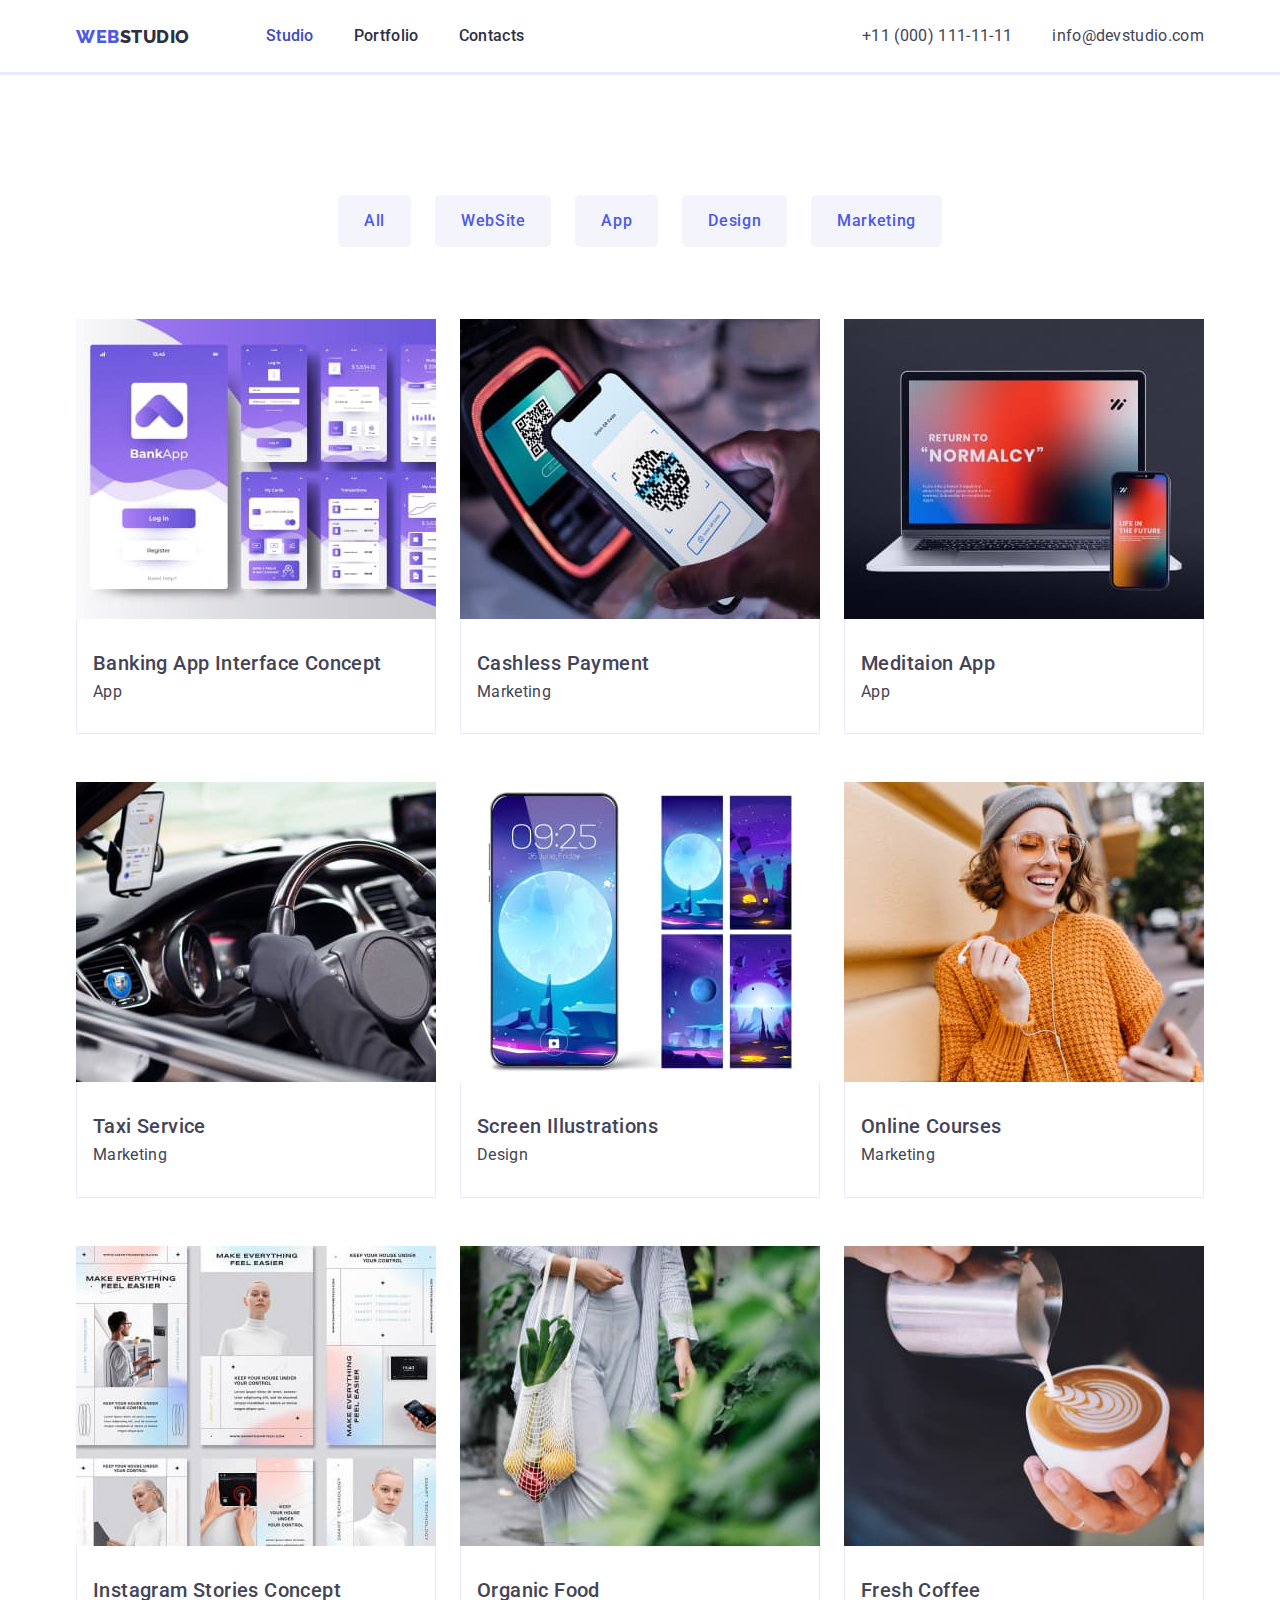
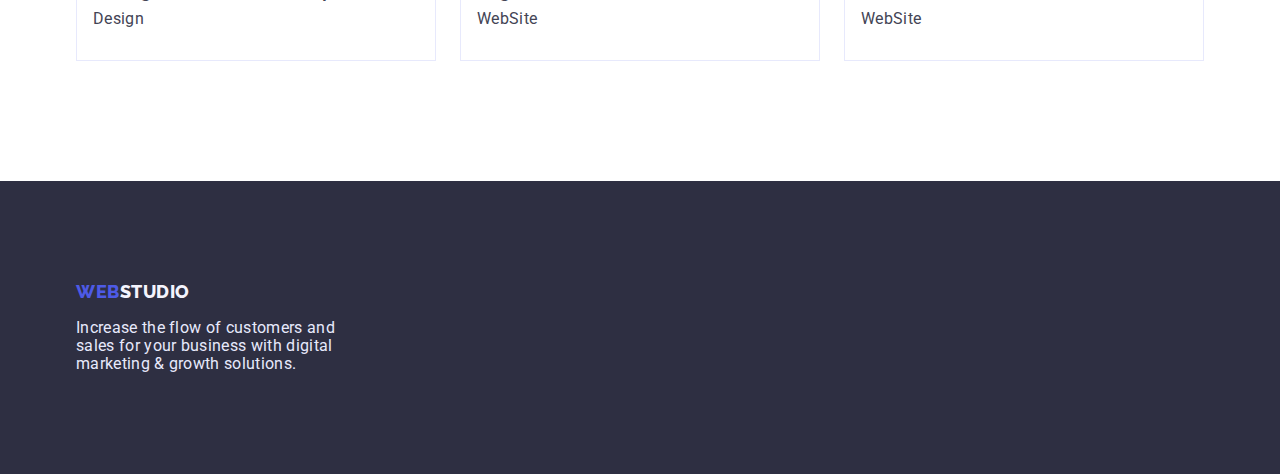
==== portfolio.html @ 26d2b22c "Initial commit" ====
<!DOCTYPE html>
<html lang="en">
  <head>
    <meta charset="UTF-8" />
    <meta http-equiv="X-UA-Compatible" content="IE=edge" />
    <meta name="viewport" content="width=device-width, initial-scale=1.0" />
    <title>Portfolio</title>
    <!-- Fonts -->
    <link rel="preconnect" href="https://fonts.googleapis.com" />
    <link rel="preconnect" href="https://fonts.gstatic.com" crossorigin />
    <link
      href="https://fonts.googleapis.com/css2?family=Raleway:wght@800&family=Roboto:wght@400;500;700;900&display=swap"
      rel="stylesheet"
    />
    <!-- styles -->
    <link
      rel="stylesheet"
      href="https://cdnjs.cloudflare.com/ajax/libs/modern-normalize/1.1.0/modern-normalize.min.css"
    />
    <link rel="stylesheet" href="./css/styles.css" />
  </head>
  <!-- Body -->
  <body>
    <!-- Header -->
    <header class="header">
      <div class="header-container container">
        <a class="logo" href="./index.html">WEB<span class="logo-dark">STUDIO</span></a>
        <nav class="navigation">
          <ul class="navigation-list">
            <li><a class="link current" href="./index.html">Studio</a></li>
            <li><a class="link" href="./portfolio.html">Portfolio</a></li>
            <li><a class="link" href="">Contacts</a></li>
          </ul>
        </nav>
        <ul class="contact-list">
          <li><a class="link contact-item" href="tel:+110001111111">+11 (000) 111-11-11</a></li>
          <li
            ><a class="link contact-item" href="mailto:info@devstudio.com"
              >info@devstudio.com</a
            ></li
          >
        </ul>
      </div>
    </header>
    <main>
      <!-- Filter -->
      <section class="section-buttons">
        <div class="container">
          <h1 class="visually-hidden">Filter</h1>
          <ul class="section-filter filter">
            <li><button class="secondary-btn" type="button">All</button></li>
            <li><button class="secondary-btn" type="button">WebSite</button></li>
            <li><button class="secondary-btn" type="button">App</button></li>
            <li><button class="secondary-btn" type="button">Design</button></li>
            <li><button class="secondary-btn" type="button">Marketing</button></li>
          </ul>
          <ul class="filter-list">
            <li class="filter-item">
              <img
                class="filter-img"
                src="./images/hw-2-img-1.jpg"
                alt="banking"
                width="360"
                height="300"
              />
              <div class="img-text">
                <h2 class="section-title-portfolio">Banking App Interface Concept</h2>
                <p>App</p>
              </div>
            </li>
            <li class="filter-item">
              <img
                class="filter-img"
                src="./images/hw-2-img-2.jpg"
                alt="payment"
                width="360"
                height="300"
              />
              <div class="img-text">
                <h2 class="section-title-portfolio">Cashless Payment</h2>
                <p>Marketing</p>
              </div>
            </li>
            <li class="filter-item">
              <img
                class="filter-img"
                src="./images/hw-2-img-3.jpg"
                alt="meditation app"
                width="360"
                height="300"
              />
              <div class="img-text">
                <h2 class="section-title-portfolio">Meditaion App</h2>
                <p>App</p>
              </div>
            </li>
            <li class="filter-item">
              <img
                class="filter-img"
                src="./images/hw-2-img-4.jpg"
                alt="taxi"
                width="360"
                height="300"
              />
              <div class="img-text">
                <h2 class="section-title-portfolio">Taxi Service</h2>
                <p>Marketing</p>
              </div>
            </li>
            <li class="filter-item">
              <img
                class="filter-img"
                src="./images/hw-2-img-5.jpg"
                alt="Illustrations"
                width="360"
                height="300"
              />
              <div class="img-text">
                <h2 class="section-title-portfolio">Screen Illustrations</h2>
                <p>Design</p>
              </div>
            </li>
            <li class="filter-item">
              <img
                class="filter-img"
                src="./images/hw-2-img-6.jpg"
                alt="Courses"
                width="360"
                height="300"
              />
              <div class="img-text">
                <h2 class="section-title-portfolio">Online Courses</h2>
                <p>Marketing</p>
              </div>
            </li>
            <li class="filter-item">
              <img
                class="filter-img"
                src="./images/hw-2-img-7.jpg"
                alt="Instagram"
                width="360"
                height="300"
              />
              <div class="img-text">
                <h2 class="section-title-portfolio">Instagram Stories Concept</h2>
                <p>Design</p>
              </div>
            </li>
            <li class="filter-item">
              <img
                class="filter-img"
                src="./images/hw-2-img-8.jpg"
                alt="Organic food"
                width="360"
                height="300"
              />
              <div class="img-text">
                <h2 class="section-title-portfolio">Organic Food</h2>
                <p>WebSite</p>
              </div>
            </li>
            <li class="filter-item">
              <img
                class="filter-img"
                src="./images/hw-2-img-9.jpg"
                alt="Cofee"
                width="360"
                height="300"
              />
              <div class="img-text">
                <h2 class="section-title-portfolio">Fresh Coffee</h2>
                <p>WebSite</p>
              </div>
            </li>
          </ul>
        </div>
      </section>
    </main>
    <!-- Footer -->
    <footer class="footer">
      <div class="container">
        <a class="logo" href="./index.html">WEB<span class="logo-light">STUDIO</span></a>
        <p class="footer-text">
          Increase the flow of customers and sales for your business with digital marketing & growth
          solutions.
        </p>
      </div>
    </footer>
  </body>
</html>
---- css/styles.css ----
/* Colors */
:root {
  --primary-brand: #4d5ae5;
  --pressed-state: #404bbf;
  --dark: #2e2f42;
  --succsess: #31d0aa;
  --text: #434455;
  --subtle-text: #8e8f99;
  --accent: #e7e9fc;
  --light: #f4f4fd;
  --modal-everlay: rgba(46, 47, 66, 0.4);
  --hero-background: rgba(46, 47, 66, 0.7);
  --background-white: #ffffff;

  /* Others */

  --indent: 24px;
  --cards: 3;
  --cardshadow: 0px 2px 1px -1px rgba(0, 0, 0, 0.2), 0px 1px 1px 0px rgba(0, 0, 0, 0.14),
    0px 1px 3px 0px rgba(0, 0, 0, 0.12);
}

/* Body */
body {
  font-family: 'Roboto', 'sans-serif';
  color: var(--text);
  background-color: var(--background-white);
  letter-spacing: 0.02em;
}

/* Reset Start */
h1,
h2,
h3,
h4,
h5,
h6,
p {
  margin: 0;
}

ul {
  margin: 0;
  padding: 0;
  list-style: none;
}

img {
  display: block;
  max-width: 100%;
  height: auto;
}

.visually-hidden {
  position: absolute;
  margin: -1px;
  border: 0;
  padding: 0;
  white-space: nowrap;
  height: 1px;
  clip-path: inset(100%);
  clip: rect(0 0 0 0);
  width: 1px;
  overflow: hidden;
}
/* reset end */

/* container */
.container {
  max-width: 1158px;
  padding-left: 15px;
  padding-right: 15px;
  margin: 0 auto;
}

/* Current color */
.navigation-list .link.current {
  color: var(--pressed-state);
}

/* logo */
.logo {
  color: var(--primary-brand);
  font-family: 'Raleway';
  font-size: 18px;
  font-weight: 800;
  line-height: calc(21 / 18);
  letter-spacing: 0.03em;
  text-decoration: none;
  margin-right: 76px;
}
.logo-dark {
  color: var(--dark);
  font-family: 'Raleway';
  font-size: 18px;
  font-weight: 800;
  line-height: calc(21 / 18);
  letter-spacing: 0.03em;
  text-decoration: none;
}

.logo-light {
  color: var(--light);
  font-family: 'Raleway';
  font-size: 18px;
  font-weight: 800;
  line-height: calc(21 / 18);
  letter-spacing: 0.03em;
  text-decoration: none;
}
/* Navigation */
.link {
  display: block;
  padding-top: 24px;
  padding-bottom: 24px;
  color: var(--dark);
  font-weight: 500;
  line-height: calc(24 / 16);
  text-decoration: none;
  letter-spacing: 0.02em;
}

.link:hover,
.link:focus {
  color: var(--primary-brand);
}
.navigation-list {
  list-style: none;
}
/* Contacs */
.contact-item {
  color: var(--text);
  font-weight: 400;
  line-height: calc(24 / 16);
  letter-spacing: 0.02em;
}

.contact-list {
  list-style: none;
}
/* Hero section */
.hero-section {
  background-color: var(--dark);
}
.hero-container {
  padding-top: 188px;
  padding-bottom: 188px;
  margin: auto;
}

.hero-title {
  width: 494px;
  color: var(--background-white);
  font-size: 56px;
  line-height: calc(60 / 56);
  margin-left: auto;
  margin-right: auto;
  text-align: center;
  margin-bottom: 48px;
}
/* Button */

.primary-btn {
  font-family: inherit;
  color: var(--background-white);
  background-color: var(--primary-brand);
  font-size: 16px;
  font-weight: 500;
  line-height: calc(24 / 16);
  letter-spacing: 0.04em;
  cursor: pointer;
  padding: 16px 32px;
}

.primary-btn {
  display: block;
  align-items: center;
  margin-left: auto;
  margin-right: auto;
  border-radius: 4px;
  border: transparent;
  /* outline: 2px solid red;
  outline-offset: -2px; */
}

.primary-btn:hover,
.primary-btn:focus {
  background-color: var(--pressed-state);
}
/* Features */

.undertitle {
  color: var(--dark);
  font-size: 20px;
  font-weight: 500;
  line-height: calc(24 / 20);
  letter-spacing: 0.02em;
}
/* What are we doing */
.section-title {
  color: var(--dark);
  font-size: 36px;
  line-height: calc(40 / 36);
  letter-spacing: 0.02em;
  margin-bottom: 72px;
  text-align: center;
}

/* Our team */

.section-team {
  background-color: var(--light);
}

.section-card {
  background-color: var(--background-white);
  box-shadow: var(--cardshadow);
  border-radius: 0px 0px 4px 4px;
  border-top: none;
}
/* Footer */

.footer {
  color: var(--accent);
  background-color: var(--dark);
}

/* Portfolio */

/* Filter */

.secondary-btn {
  font-family: inherit;
  color: var(--primary-brand);
  background-color: var(--light);
  font-size: 16px;
  font-weight: 500;
  line-height: calc(24 / 16);
  letter-spacing: 0.04em;
  cursor: pointer;
  padding: 12px 24px;
}

.secondary-btn:hover,
.secondary-btn:focus {
  background-color: var(--pressed-state);
  color: var(--background-white);
}
.secondary-btn {
  border: 2px solid transparent;
  border-radius: 5px;
}

.section-filter {
  list-style: none;
}

.section-title-portfolio {
  font-weight: 500;
  font-size: 20px;
  line-height: calc(24 / 20);
  letter-spacing: 0.02em;
  margin-bottom: 8px;
}

/* FLEX */
.header-container {
  display: flex;
  align-items: center;
}

.header {
  /* padding-top: 24px;
  padding-bottom: 24px; */
  border-bottom: 3px solid var(--accent);
}

.navigation-list {
  display: flex;
  gap: 40px;
}

.contact-list {
  display: flex;
  gap: 40px;
  margin-left: auto;
}

.section {
  padding-top: 120px;
  padding-bottom: 120px;
}

.undertitle {
  margin-bottom: 8px;
}

.section-list {
  display: flex;
  gap: 24px;
}

.section-list > .item {
  flex-basis: calc(100% / 4);
}

.work-list {
  display: flex;
  align-items: center;
  gap: 24px;
}

.card-list {
  display: flex;
  align-items: center;
  gap: 24px;
  /* outline: 2px solid red;
  outline-offset: -2px; */
}

.section-work {
  padding-bottom: 120px;
  /* outline: 2px solid red;
  outline-offset: -2px; */
}

.section-team {
  padding-top: 120px;
  padding-bottom: 120px;
  /* outline: 2px solid red;
  outline-offset: -2px; */
}

.card-description {
  padding: 32px 16px;
  text-align: center;
  /* box-shadow: var(--cardshadow);
  border-radius: 0px 0px 4px 4px; */
}

.footer {
  padding-top: 100px;
  padding-bottom: 100px;
}

.footer-text {
  max-width: 264px;
  margin-top: 16px;
}

/* Portfolio */

.section-filter {
  display: flex;
  justify-content: center;
  gap: 24px;
  /* outline: 2px solid red;
  outline-offset: -2px; */
}

.img-text {
  padding-top: 32px;
  padding-bottom: 32px;
  padding-left: 16px;
  padding-right: auto;
  border: 1px solid var(--accent);
  border-top: none;
}

.section-buttons {
  padding-bottom: 120px;
  padding-top: 120px;
}

.filter-list {
  display: flex;
  flex-wrap: wrap;
  padding: 0;
  margin: 0;
  margin-left: -24px;
  margin-top: 24px;
  /* outline: 2px solid red;
  outline-offset: -2px; */
}
.filter-list > .filter-item {
  flex-basis: calc(100% / 3 - 24px);
  margin-left: 24px;
  margin-top: 48px;
  /* box-shadow: var(--cardshadow); */
  /* border: 1px solid var(--accent);
  border-top: none; */
}
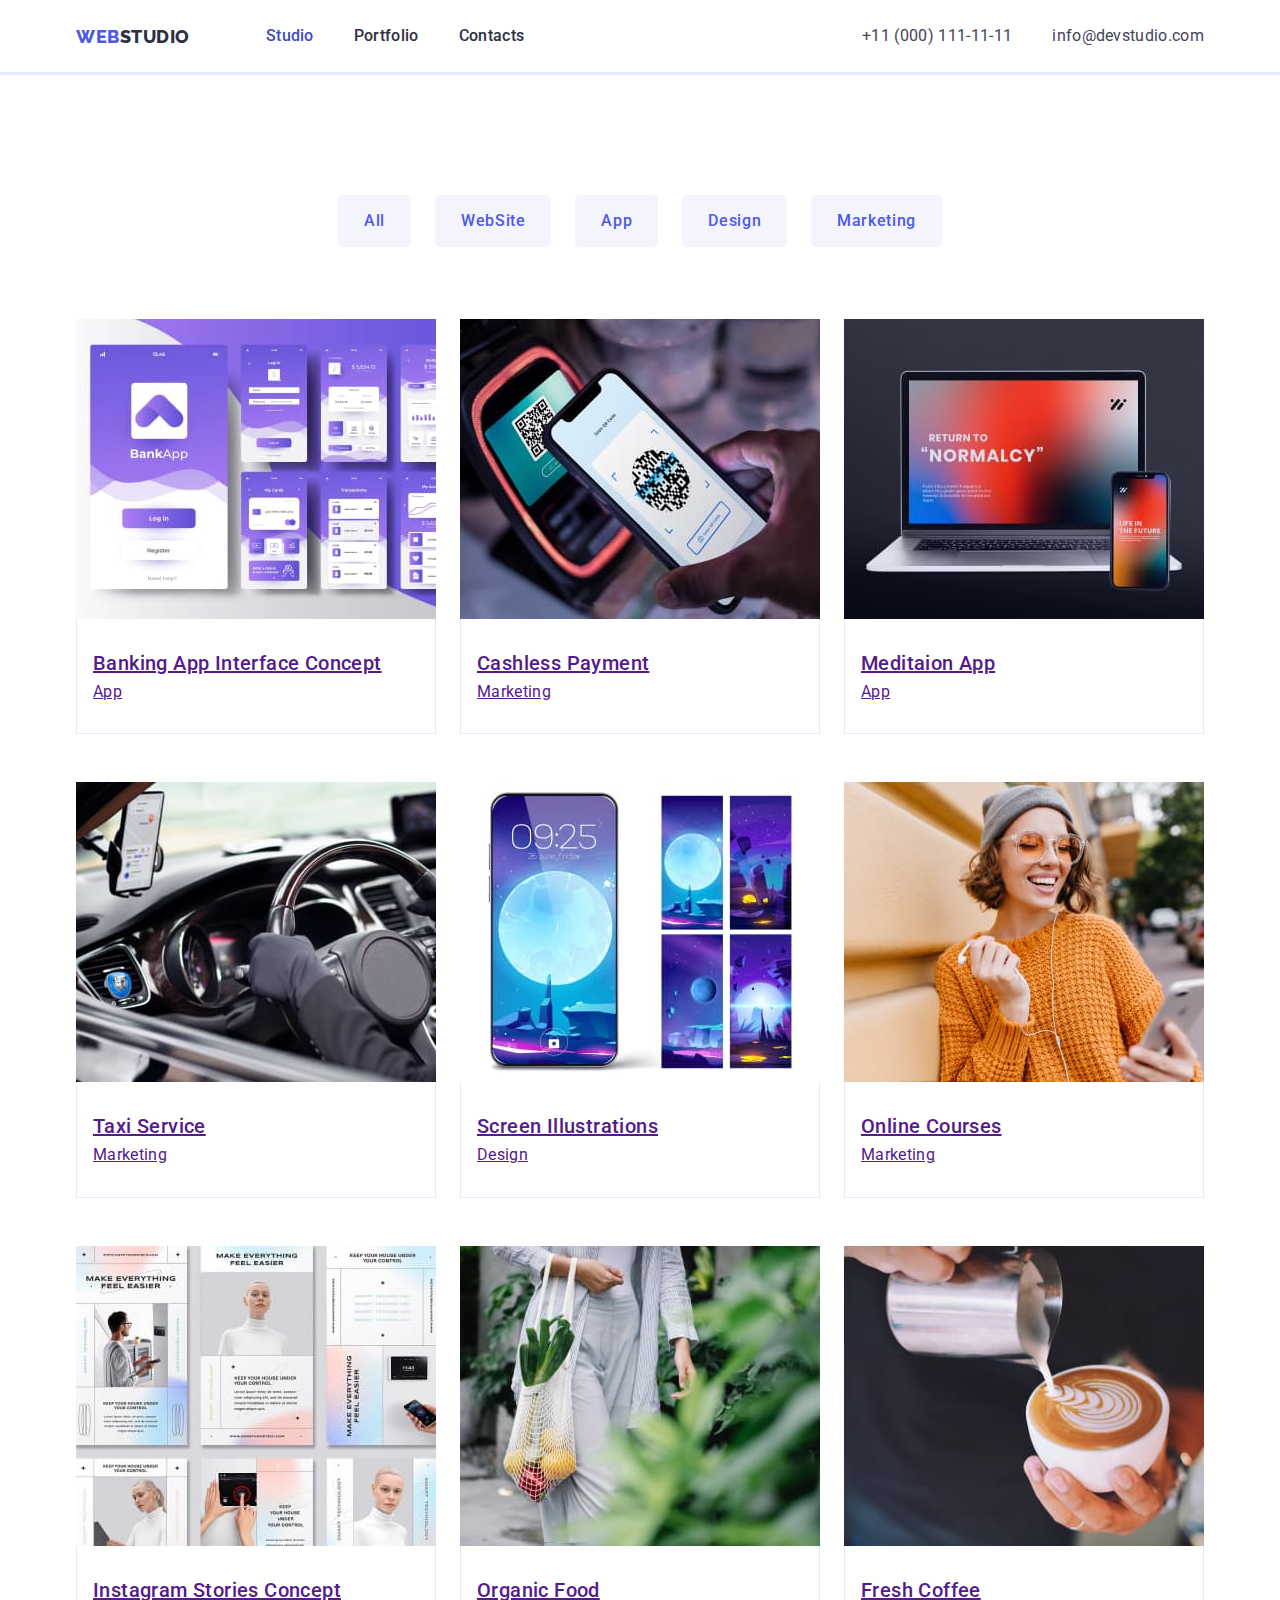
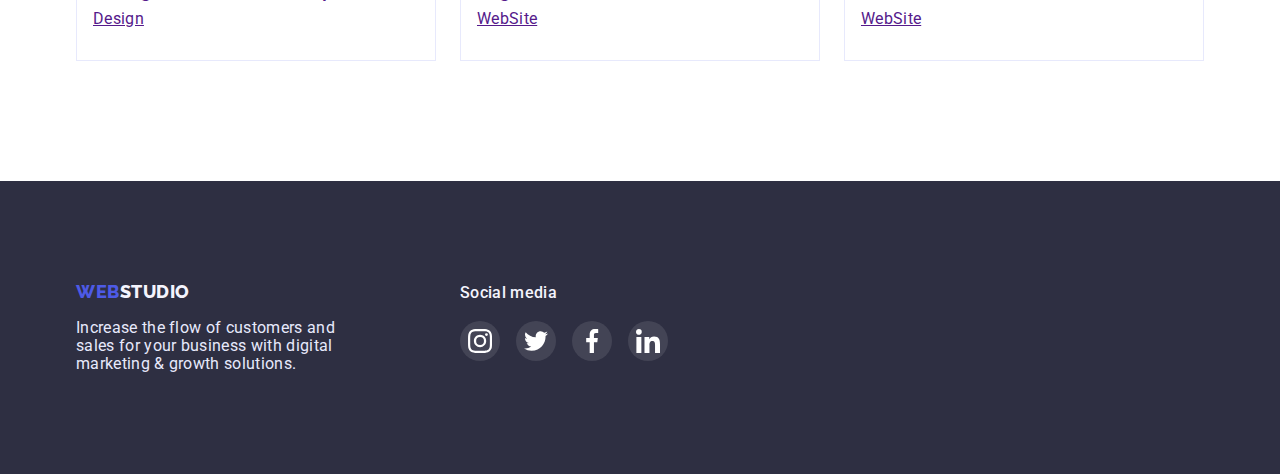
==== commit c38908e2: "added icons" ====
--- a/portfolio.html
+++ b/portfolio.html
@@ -27,7 +27,7 @@
         <a class="logo" href="./index.html">WEB<span class="logo-dark">STUDIO</span></a>
         <nav class="navigation">
           <ul class="navigation-list">
-            <li><a class="link current" href="./index.html">Studio</a></li>
+            <li><a class="link portfolio-link current" href="./index.html">Studio</a></li>
             <li><a class="link" href="./portfolio.html">Portfolio</a></li>
             <li><a class="link" href="">Contacts</a></li>
           </ul>
@@ -56,121 +56,139 @@
           </ul>
           <ul class="filter-list">
             <li class="filter-item">
-              <img
-                class="filter-img"
-                src="./images/hw-2-img-1.jpg"
-                alt="banking"
-                width="360"
-                height="300"
-              />
-              <div class="img-text">
-                <h2 class="section-title-portfolio">Banking App Interface Concept</h2>
-                <p>App</p>
-              </div>
-            </li>
-            <li class="filter-item">
-              <img
-                class="filter-img"
-                src="./images/hw-2-img-2.jpg"
-                alt="payment"
-                width="360"
-                height="300"
-              />
-              <div class="img-text">
-                <h2 class="section-title-portfolio">Cashless Payment</h2>
-                <p>Marketing</p>
-              </div>
-            </li>
-            <li class="filter-item">
-              <img
-                class="filter-img"
-                src="./images/hw-2-img-3.jpg"
-                alt="meditation app"
-                width="360"
-                height="300"
-              />
-              <div class="img-text">
-                <h2 class="section-title-portfolio">Meditaion App</h2>
-                <p>App</p>
-              </div>
-            </li>
-            <li class="filter-item">
-              <img
-                class="filter-img"
-                src="./images/hw-2-img-4.jpg"
-                alt="taxi"
-                width="360"
-                height="300"
-              />
-              <div class="img-text">
-                <h2 class="section-title-portfolio">Taxi Service</h2>
-                <p>Marketing</p>
-              </div>
-            </li>
-            <li class="filter-item">
-              <img
-                class="filter-img"
-                src="./images/hw-2-img-5.jpg"
-                alt="Illustrations"
-                width="360"
-                height="300"
-              />
-              <div class="img-text">
-                <h2 class="section-title-portfolio">Screen Illustrations</h2>
-                <p>Design</p>
-              </div>
-            </li>
-            <li class="filter-item">
-              <img
-                class="filter-img"
-                src="./images/hw-2-img-6.jpg"
-                alt="Courses"
-                width="360"
-                height="300"
-              />
-              <div class="img-text">
-                <h2 class="section-title-portfolio">Online Courses</h2>
-                <p>Marketing</p>
-              </div>
-            </li>
-            <li class="filter-item">
-              <img
-                class="filter-img"
-                src="./images/hw-2-img-7.jpg"
-                alt="Instagram"
-                width="360"
-                height="300"
-              />
-              <div class="img-text">
-                <h2 class="section-title-portfolio">Instagram Stories Concept</h2>
-                <p>Design</p>
-              </div>
-            </li>
-            <li class="filter-item">
-              <img
-                class="filter-img"
-                src="./images/hw-2-img-8.jpg"
-                alt="Organic food"
-                width="360"
-                height="300"
-              />
-              <div class="img-text">
-                <h2 class="section-title-portfolio">Organic Food</h2>
-                <p>WebSite</p>
-              </div>
-            </li>
-            <li class="filter-item">
-              <img
-                class="filter-img"
-                src="./images/hw-2-img-9.jpg"
-                alt="Cofee"
-                width="360"
-                height="300"
-              />
-              <div class="img-text">
-                <h2 class="section-title-portfolio">Fresh Coffee</h2>
-                <p>WebSite</p>
-              </div>
+              <a class="filter-link" href="">
+                <img
+                  class="filter-img"
+                  src="./images/hw-2-img-1.jpg"
+                  alt="banking"
+                  width="360"
+                  height="300"
+                />
+                <div class="img-text">
+                  <h2 class="section-title-portfolio">Banking App Interface Concept</h2>
+                  <p>App</p>
+                </div>
+              </a>
+            </li>
+            <li class="filter-item">
+              <a class="filter-link" href="">
+                <img
+                  class="filter-img"
+                  src="./images/hw-2-img-2.jpg"
+                  alt="payment"
+                  width="360"
+                  height="300"
+                />
+                <div class="img-text">
+                  <h2 class="section-title-portfolio">Cashless Payment</h2>
+                  <p>Marketing</p>
+                </div>
+              </a>
+            </li>
+            <li class="filter-item">
+              <a class="filter-link" href="">
+                <img
+                  class="filter-img"
+                  src="./images/hw-2-img-3.jpg"
+                  alt="meditation app"
+                  width="360"
+                  height="300"
+                />
+                <div class="img-text">
+                  <h2 class="section-title-portfolio">Meditaion App</h2>
+                  <p>App</p>
+                </div>
+              </a>
+            </li>
+            <li class="filter-item">
+              <a class="filter-link" href="">
+                <img
+                  class="filter-img"
+                  src="./images/hw-2-img-4.jpg"
+                  alt="taxi"
+                  width="360"
+                  height="300"
+                />
+                <div class="img-text">
+                  <h2 class="section-title-portfolio">Taxi Service</h2>
+                  <p>Marketing</p>
+                </div>
+              </a>
+            </li>
+            <li class="filter-item">
+              <a class="filter-link" href="">
+                <img
+                  class="filter-img"
+                  src="./images/hw-2-img-5.jpg"
+                  alt="Illustrations"
+                  width="360"
+                  height="300"
+                />
+                <div class="img-text">
+                  <h2 class="section-title-portfolio">Screen Illustrations</h2>
+                  <p>Design</p>
+                </div>
+              </a>
+            </li>
+            <li class="filter-item">
+              <a class="filter-link" href="">
+                <img
+                  class="filter-img"
+                  src="./images/hw-2-img-6.jpg"
+                  alt="Courses"
+                  width="360"
+                  height="300"
+                />
+                <div class="img-text">
+                  <h2 class="section-title-portfolio">Online Courses</h2>
+                  <p>Marketing</p>
+                </div>
+              </a>
+            </li>
+            <li class="filter-item">
+              <a class="filter-link" href="">
+                <img
+                  class="filter-img"
+                  src="./images/hw-2-img-7.jpg"
+                  alt="Instagram"
+                  width="360"
+                  height="300"
+                />
+                <div class="img-text">
+                  <h2 class="section-title-portfolio">Instagram Stories Concept</h2>
+                  <p>Design</p>
+                </div>
+              </a>
+            </li>
+            <a class="filter-link" href="">
+              <li class="filter-item">
+                <img
+                  class="filter-img"
+                  src="./images/hw-2-img-8.jpg"
+                  alt="Organic food"
+                  width="360"
+                  height="300"
+                />
+                <div class="img-text">
+                  <h2 class="section-title-portfolio">Organic Food</h2>
+                  <p>WebSite</p>
+                </div>
+            </a>
+            </li>
+            <li class="filter-item">
+              <a class="filter-link" href="">
+                <img
+                  class="filter-img"
+                  src="./images/hw-2-img-9.jpg"
+                  alt="Cofee"
+                  width="360"
+                  height="300"
+                />
+                <div class="img-text">
+                  <h2 class="section-title-portfolio">Fresh Coffee</h2>
+                  <p>WebSite</p>
+                </div>
+              </a>
             </li>
           </ul>
         </div>
@@ -178,12 +196,41 @@
     </main>
     <!-- Footer -->
     <footer class="footer">
-      <div class="container">
-        <a class="logo" href="./index.html">WEB<span class="logo-light">STUDIO</span></a>
-        <p class="footer-text">
-          Increase the flow of customers and sales for your business with digital marketing & growth
-          solutions.
-        </p>
+      <div class="container flex-footer">
+        <div>
+          <a class="logo logo-footer" href="./index.html"
+            >WEB<span class="logo-light logo-footer">STUDIO</span></a
+          >
+          <p class="footer-text">
+            Increase the flow of customers and sales for your business with digital marketing &
+            growth solutions.
+          </p>
+        </div>
+        <div class="social-media">
+          <p class="social-descr">Social media</p>
+          <ul class="social-list-footer">
+            <li class="social-media-item"
+              ><a class="social-media-link" href="https:/instagram.com" target="_blank" rel="noopener norefferer"
+                ><svg class="" width="24" height="24">
+                  <use href="./images/icons.svg#icon-instagram"></use></svg></a
+            ></li>
+            <li class="social-media-item"
+              ><a class="social-media-link" href="https:/twitter.com" target="_blank" rel="noopener norefferer"
+                ><svg class="" width="24" height="24">
+                  <use href="./images/icons.svg#icon-twitter"></use></svg></a
+            ></li>
+            <li class="social-media-item"
+              ><a class="social-media-link" href="https:/facebook.com" target="_blank" rel="noopener norefferer"
+                ><svg class="" width="24" height="24">
+                  <use href="./images/icons.svg#icon-facebook"></use></svg></a
+            ></li>
+            <li class="social-media-item"
+              ><a class="social-media-link" href="https:/linkedin.com" target="_blank" rel="noopener norefferer"
+                ><svg class="" width="24" height="24">
+                  <use href="./images/icons.svg#icon-linkedin"></use></svg></a
+            ></li>
+          </ul>
+        </div>
       </div>
     </footer>
   </body>
--- a/css/styles.css
+++ b/css/styles.css
@@ -127,6 +127,9 @@
 .navigation-list {
   list-style: none;
 }
+/* .porfolio-link:visited {
+  color: var(--pressed-state);
+} */
 /* Contacs */
 .contact-item {
   color: var(--text);
@@ -139,13 +142,20 @@
   list-style: none;
 }
 /* Hero section */
-.hero-section {
+/* .hero-section {
   background-color: var(--dark);
-}
+} */
 .hero-container {
+  background-color: var(--dark);
   padding-top: 188px;
   padding-bottom: 188px;
   margin: auto;
+  max-width: 1440px;
+  background-image: linear-gradient(to right, rgba(46, 47, 66, 0.7), rgba(46, 47, 66, 0.7)),
+    url(../images/people-office2.jpg);
+  background-repeat: no-repeat;
+  background-position: center;
+  background-size: cover;
 }
 
 .hero-title {
@@ -245,6 +255,8 @@
 .secondary-btn:focus {
   background-color: var(--pressed-state);
   color: var(--background-white);
+  box-shadow: 0px 3px 1px rgba(0, 0, 0, 0.1), 0px 2px 1px rgba(0, 0, 0, 0.08),
+    0px 2px 2px rgba(46, 47, 66, 0.8);
 }
 .secondary-btn {
   border: 2px solid transparent;
@@ -304,6 +316,16 @@
   flex-basis: calc(100% / 4);
 }
 
+.icon-container {
+  display: flex;
+  justify-content: center;
+  align-items: center;
+  width: 264px;
+  height: 112px;
+  background-color: var(--light);
+  margin-bottom: 8px;
+}
+
 .work-list {
   display: flex;
   align-items: center;
@@ -344,7 +366,7 @@
 }
 
 .footer-text {
-  max-width: 264px;
+  width: 264px;
   margin-top: 16px;
 }
 
@@ -390,3 +412,134 @@
   /* border: 1px solid var(--accent);
   border-top: none; */
 }
+
+.filter-link {
+  display: block;
+}
+
+.filter-link:hover,
+.filter-link:focus {
+  box-shadow: 0px 1px 6px rgba(46, 47, 66, 0.8), 0px 1px 1px rgba(46, 47, 66, 0.16),
+    0px 2px 1px rgba(46, 47, 66, 0.8);
+}
+/* ICONS-socials*/
+.socials-link {
+  display: flex;
+  align-items: center;
+  justify-content: center;
+
+  width: 40px;
+  height: 40px;
+  background-color: var(--primary-brand);
+  border-radius: 50%;
+  fill: var(--background-white);
+}
+.socials-list {
+  display: flex;
+  justify-content: center;
+  gap: 24px;
+  margin-top: 8px;
+}
+
+.socials-icon {
+  fill: var(--secondary-bg-cl);
+}
+.socials-link:hover,
+.socials-link:focus {
+  background-color: var(--pressed-state);
+}
+
+/* customers */
+.customers {
+  padding-top: 130px;
+  padding-bottom: 120px;
+}
+
+.customers-title {
+  font-size: 36px;
+  line-height: calc(40 / 36);
+  text-align: center;
+  margin-bottom: 72px;
+  color: var(--dark);
+}
+
+.clients.list {
+  display: flex;
+
+  gap: 24px;
+}
+.client-link {
+  display: flex;
+  width: 168px;
+  height: 88px;
+  justify-content: center;
+  align-items: center;
+  color: var(--subtle-text);
+  border: 1px solid var(--subtle-text);
+  border-radius: 4px;
+}
+
+.client-link:hover,
+.client-link:focus {
+  color: var(--pressed-state);
+  border: 1px solid var(--pressed-state);
+}
+
+.icon-clients {
+  fill: currentColor;
+}
+
+/* footer */
+/* .social-media {
+  display: flex;
+  justify-content: center;
+  gap: 24px;
+  margin-top: 8px;
+}
+.social-media-link {
+  display: flex;
+  align-items: center;
+  justify-content: center;
+
+  width: 40px;
+  height: 40px;
+  background-color: var(--primary-brand);
+  border-radius: 50%;
+  fill: var(--background-white);
+} */
+.flex-footer {
+  display: flex;
+}
+
+.social-media {
+  margin-left: 120px;
+}
+
+.social-descr {
+  margin: 0;
+  color: var(--light);
+  font-weight: 500;
+  font-size: 16px;
+  line-height: 1.5;
+}
+
+.social-list-footer {
+  display: flex;
+  margin-top: 16px;
+  gap: 16px;
+}
+
+.social-media-link {
+  display: flex;
+  justify-content: center;
+  align-items: center;
+  width: 40px;
+  height: 40px;
+  border-radius: 50%;
+  background-color: rgba(255, 255, 255, 0.1);
+  fill: var(--background-white);
+}
+.social-media-link:hover,
+.social-media-link:focus {
+  background-color: var(--succsess);
+}
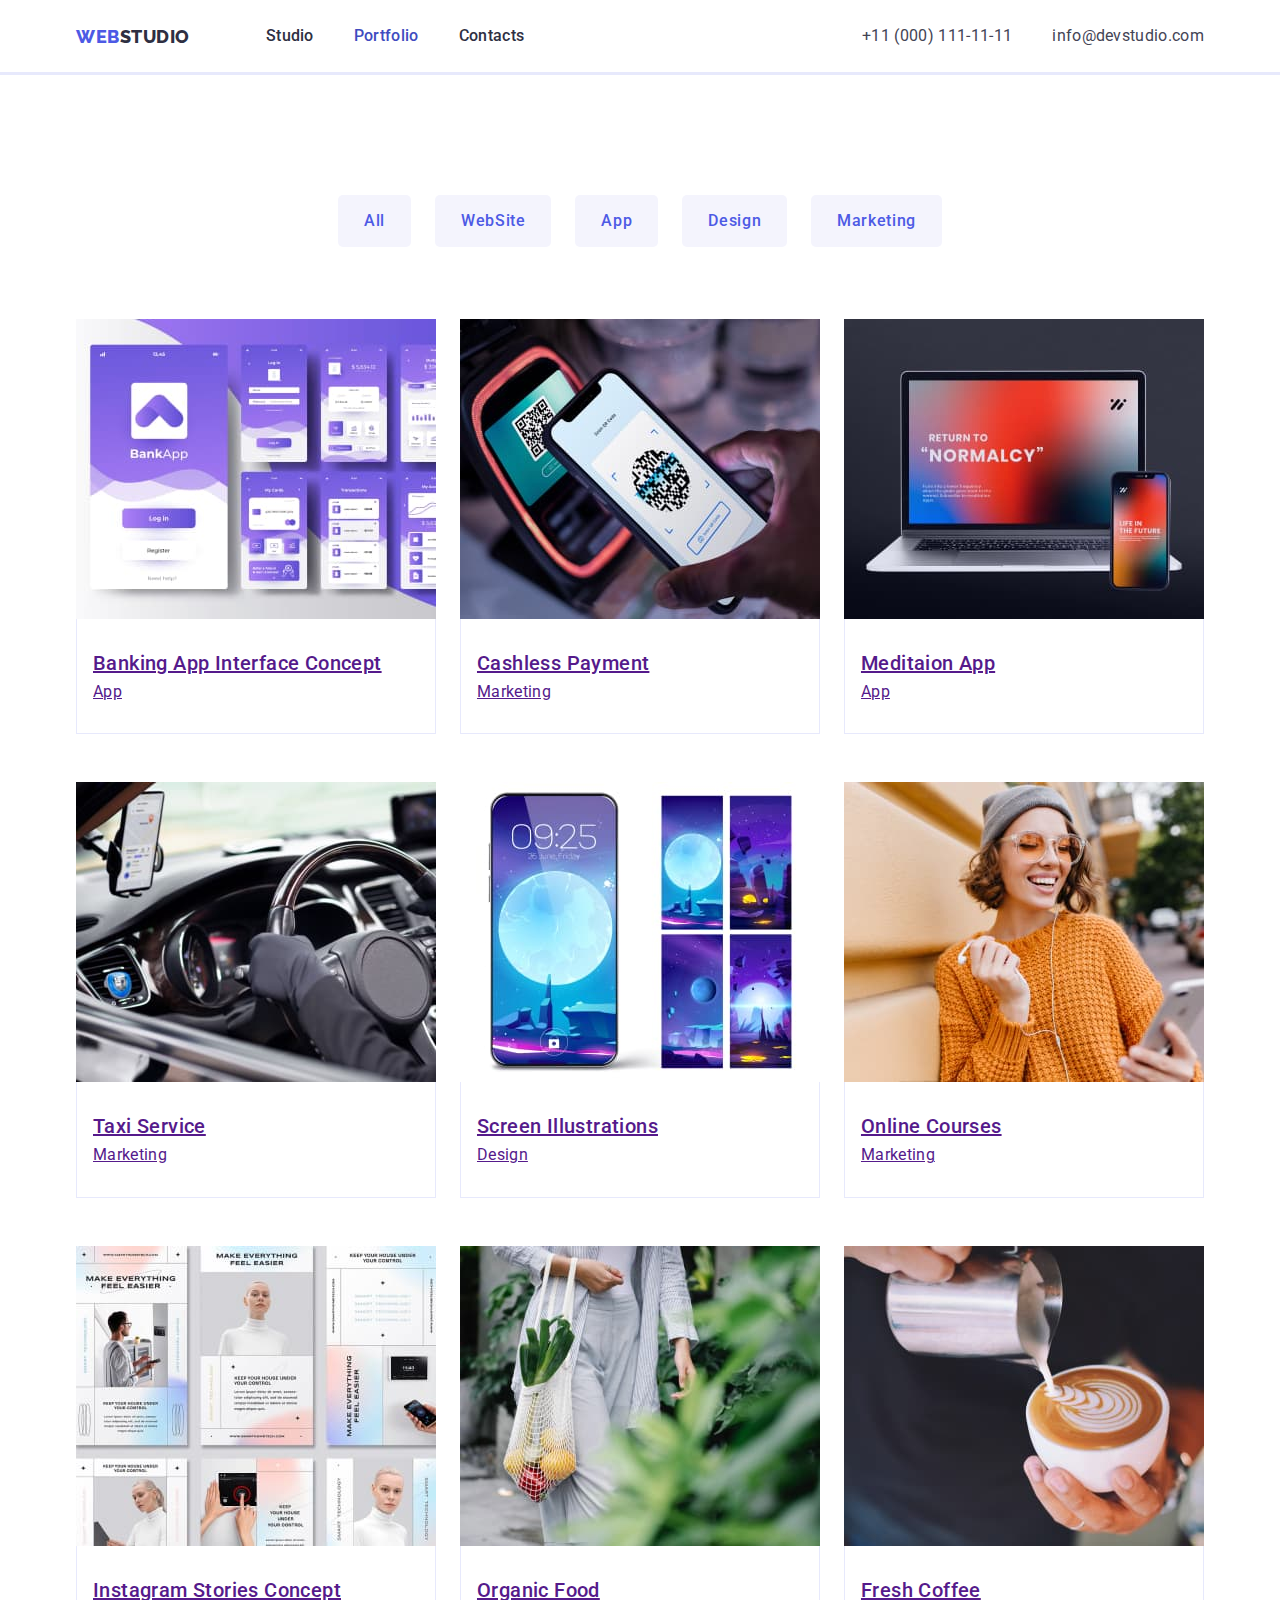
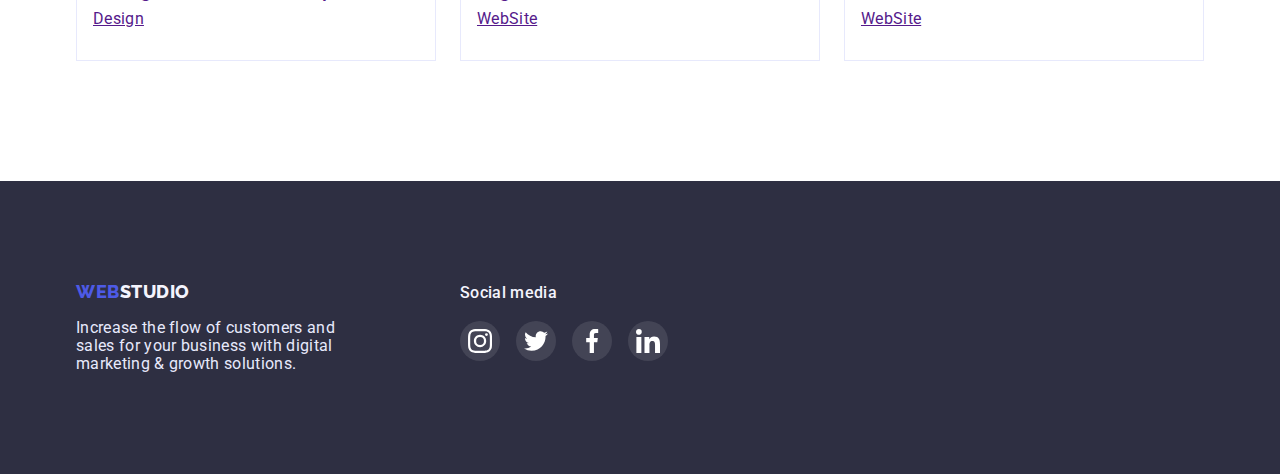
==== commit 5523b1b5: "added current" ====
--- a/portfolio.html
+++ b/portfolio.html
@@ -27,8 +27,8 @@
         <a class="logo" href="./index.html">WEB<span class="logo-dark">STUDIO</span></a>
         <nav class="navigation">
           <ul class="navigation-list">
-            <li><a class="link portfolio-link current" href="./index.html">Studio</a></li>
-            <li><a class="link" href="./portfolio.html">Portfolio</a></li>
+            <li><a class="nav-portfolio link" href="./index.html">Studio</a></li>
+            <li><a class="link current" href="./portfolio.html">Portfolio</a></li>
             <li><a class="link" href="">Contacts</a></li>
           </ul>
         </nav>
--- a/css/styles.css
+++ b/css/styles.css
@@ -74,7 +74,7 @@
 }
 
 /* Current color */
-.navigation-list .link.current {
+.link.current {
   color: var(--pressed-state);
 }
 
@@ -489,24 +489,6 @@
   fill: currentColor;
 }
 
-/* footer */
-/* .social-media {
-  display: flex;
-  justify-content: center;
-  gap: 24px;
-  margin-top: 8px;
-}
-.social-media-link {
-  display: flex;
-  align-items: center;
-  justify-content: center;
-
-  width: 40px;
-  height: 40px;
-  background-color: var(--primary-brand);
-  border-radius: 50%;
-  fill: var(--background-white);
-} */
 .flex-footer {
   display: flex;
 }
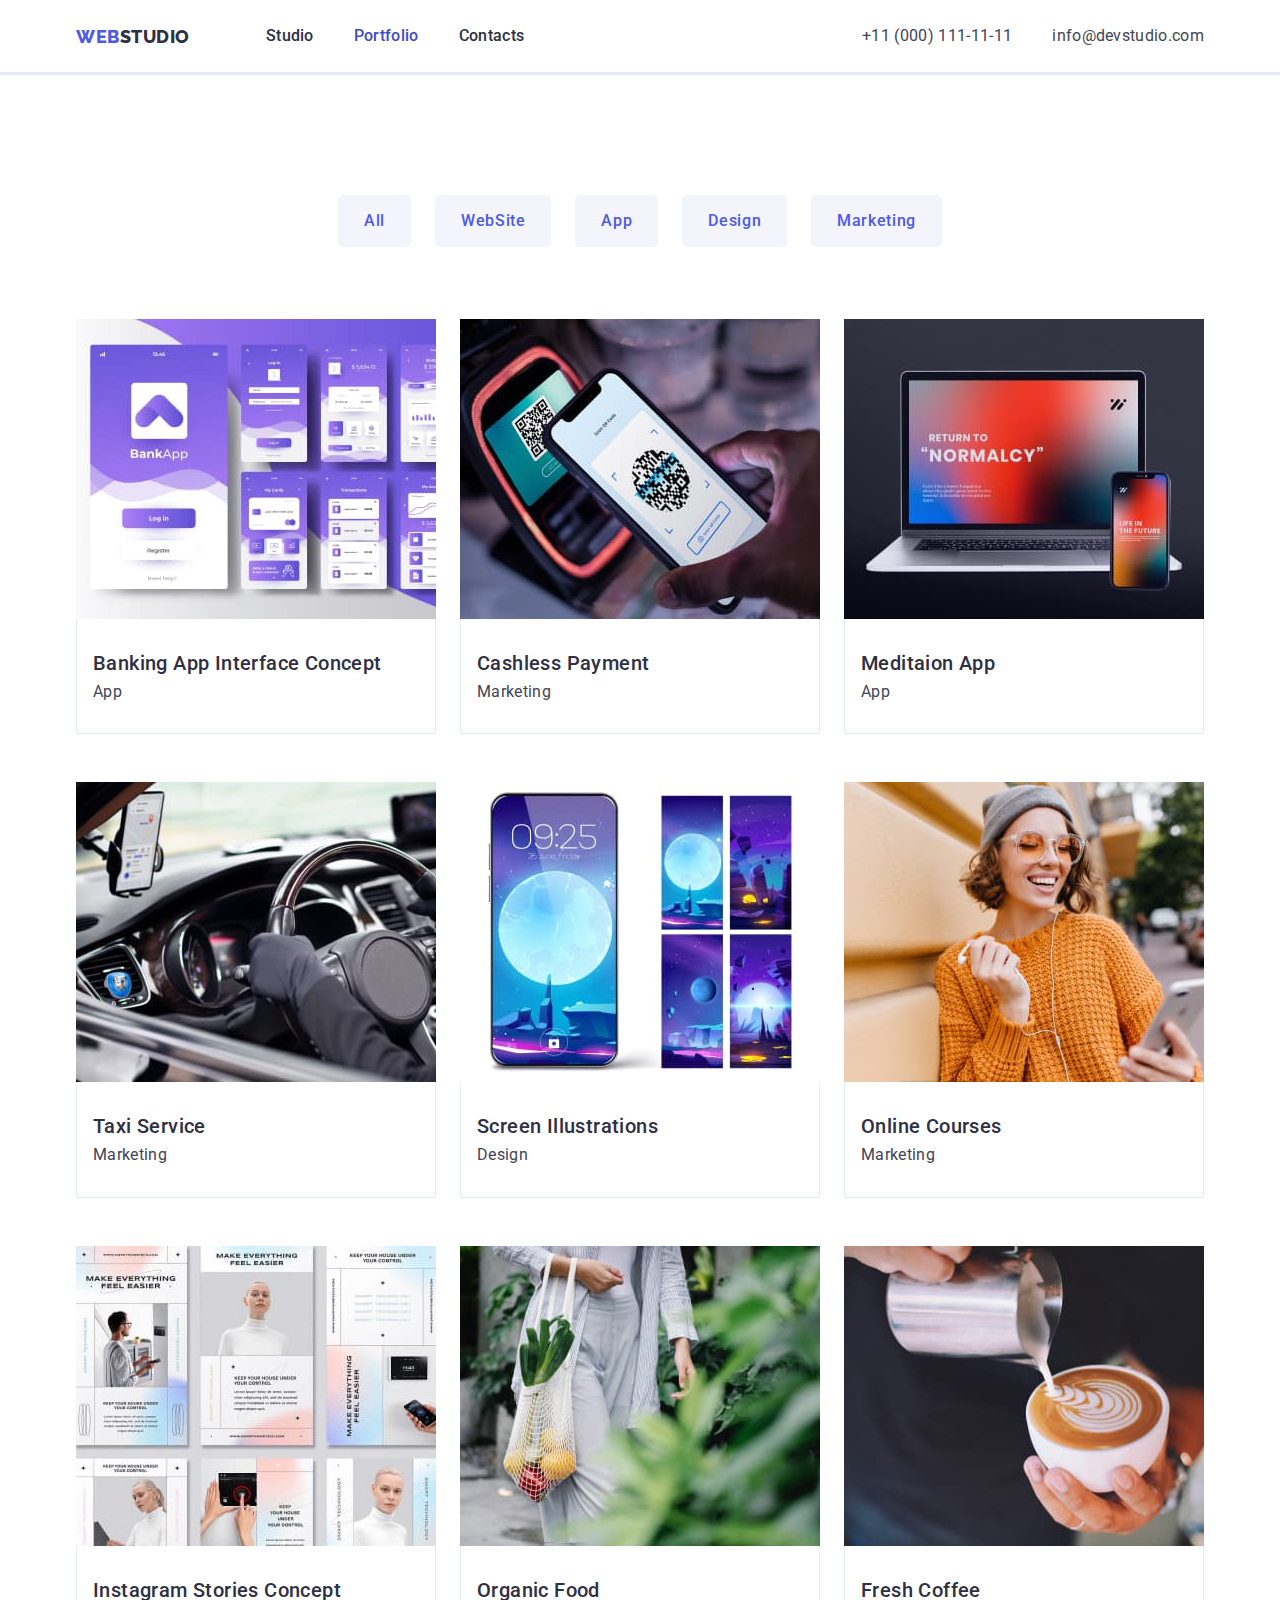
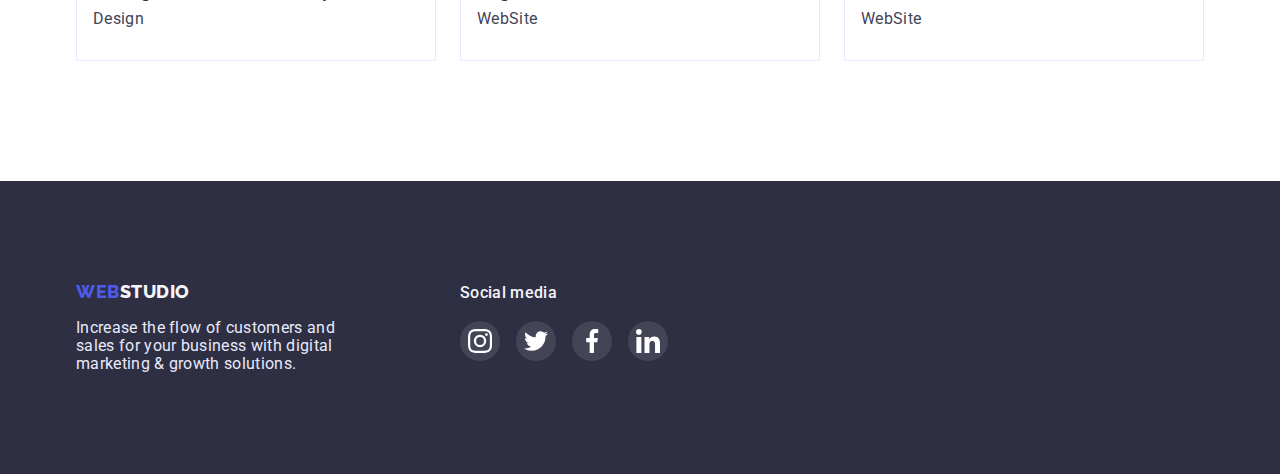
==== commit 92e9e1d3: "fixed text at portfolio" ====
--- a/portfolio.html
+++ b/portfolio.html
@@ -66,7 +66,7 @@
                 />
                 <div class="img-text">
                   <h2 class="section-title-portfolio">Banking App Interface Concept</h2>
-                  <p>App</p>
+                  <p class="section-text-porfolio" >App</p>
                 </div>
               </a>
             </li>
@@ -81,7 +81,7 @@
                 />
                 <div class="img-text">
                   <h2 class="section-title-portfolio">Cashless Payment</h2>
-                  <p>Marketing</p>
+                  <p class="section-text-porfolio" >Marketing</p>
                 </div>
               </a>
             </li>
@@ -96,7 +96,7 @@
                 />
                 <div class="img-text">
                   <h2 class="section-title-portfolio">Meditaion App</h2>
-                  <p>App</p>
+                  <p class="section-text-porfolio" >App</p>
                 </div>
               </a>
             </li>
@@ -111,7 +111,7 @@
                 />
                 <div class="img-text">
                   <h2 class="section-title-portfolio">Taxi Service</h2>
-                  <p>Marketing</p>
+                  <p class="section-text-porfolio" >Marketing</p>
                 </div>
               </a>
             </li>
@@ -126,7 +126,7 @@
                 />
                 <div class="img-text">
                   <h2 class="section-title-portfolio">Screen Illustrations</h2>
-                  <p>Design</p>
+                  <p class="section-text-porfolio" >Design</p>
                 </div>
               </a>
             </li>
@@ -141,7 +141,7 @@
                 />
                 <div class="img-text">
                   <h2 class="section-title-portfolio">Online Courses</h2>
-                  <p>Marketing</p>
+                  <p class="section-text-porfolio" >Marketing</p>
                 </div>
               </a>
             </li>
@@ -156,7 +156,7 @@
                 />
                 <div class="img-text">
                   <h2 class="section-title-portfolio">Instagram Stories Concept</h2>
-                  <p>Design</p>
+                  <p class="section-text-porfolio" >Design</p>
                 </div>
               </a>
             </li>
@@ -171,7 +171,7 @@
                 />
                 <div class="img-text">
                   <h2 class="section-title-portfolio">Organic Food</h2>
-                  <p>WebSite</p>
+                  <p class="section-text-porfolio" >WebSite</p>
                 </div>
             </a>
             </li>
@@ -186,7 +186,7 @@
                 />
                 <div class="img-text">
                   <h2 class="section-title-portfolio">Fresh Coffee</h2>
-                  <p>WebSite</p>
+                  <p class="section-text-porfolio" >WebSite</p>
                 </div>
               </a>
             </li>
--- a/css/styles.css
+++ b/css/styles.css
@@ -273,6 +273,10 @@
   line-height: calc(24 / 20);
   letter-spacing: 0.02em;
   margin-bottom: 8px;
+  color: var(--dark);
+}
+.section-text-porfolio {
+  color: var(--text);
 }
 
 /* FLEX */
@@ -415,6 +419,7 @@
 
 .filter-link {
   display: block;
+  text-decoration: none;
 }
 
 .filter-link:hover,
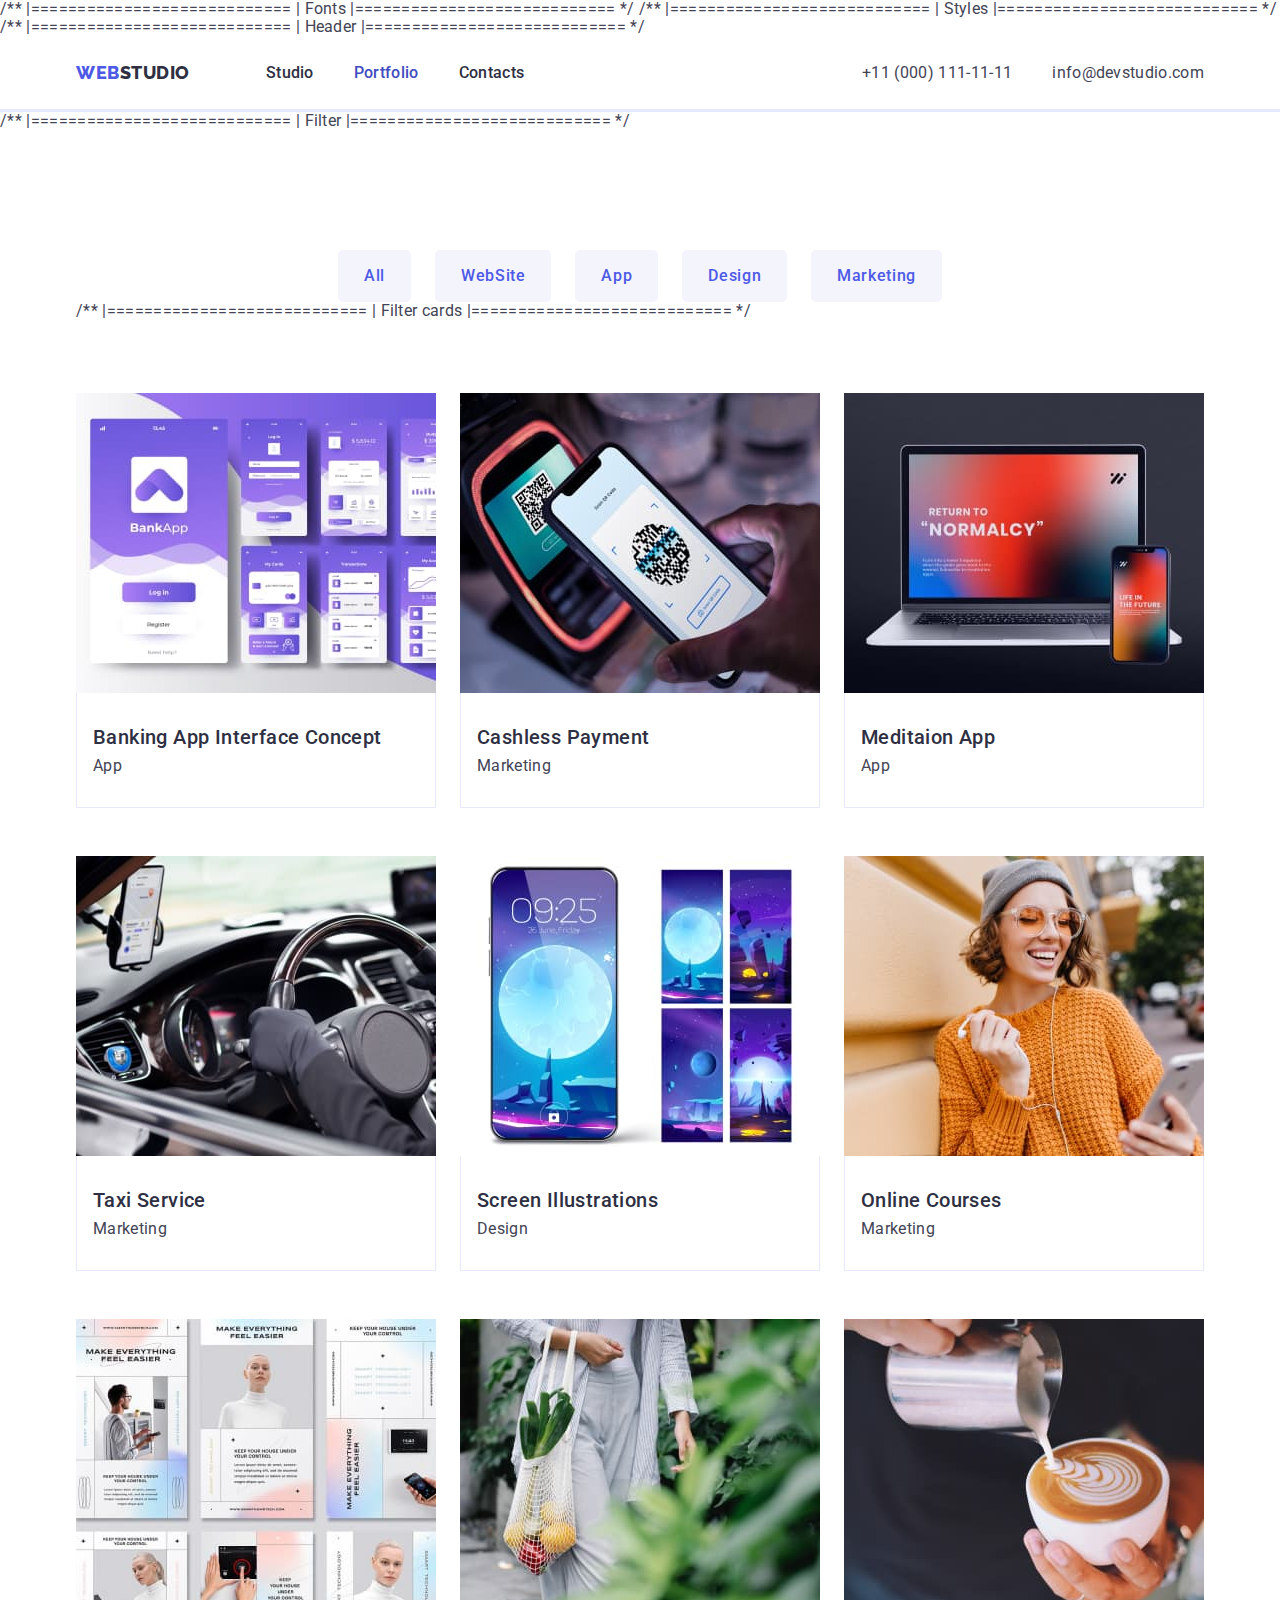
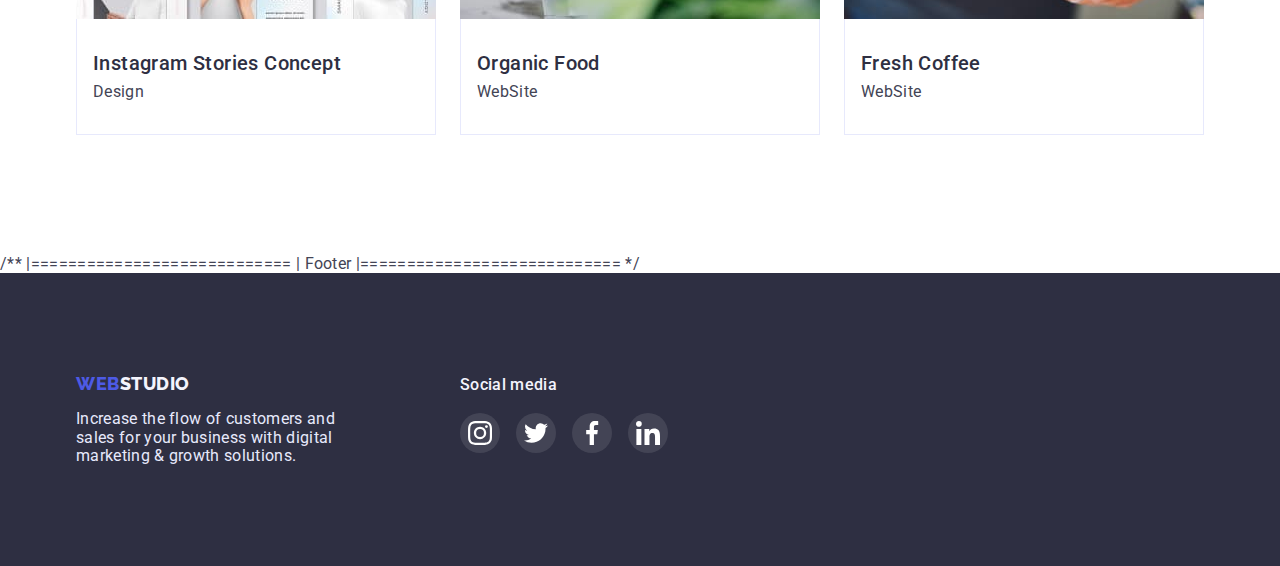
==== commit 2dd4a163: "added comments" ====
--- a/portfolio.html
+++ b/portfolio.html
@@ -5,23 +5,22 @@
     <meta http-equiv="X-UA-Compatible" content="IE=edge" />
     <meta name="viewport" content="width=device-width, initial-scale=1.0" />
     <title>Portfolio</title>
-    <!-- Fonts -->
+    /** |============================ | Fonts |============================ */
     <link rel="preconnect" href="https://fonts.googleapis.com" />
     <link rel="preconnect" href="https://fonts.gstatic.com" crossorigin />
     <link
       href="https://fonts.googleapis.com/css2?family=Raleway:wght@800&family=Roboto:wght@400;500;700;900&display=swap"
       rel="stylesheet"
     />
-    <!-- styles -->
+    /** |============================ | Styles |============================ */
     <link
       rel="stylesheet"
       href="https://cdnjs.cloudflare.com/ajax/libs/modern-normalize/1.1.0/modern-normalize.min.css"
     />
     <link rel="stylesheet" href="./css/styles.css" />
   </head>
-  <!-- Body -->
   <body>
-    <!-- Header -->
+    /** |============================ | Header |============================ */
     <header class="header">
       <div class="header-container container">
         <a class="logo" href="./index.html">WEB<span class="logo-dark">STUDIO</span></a>
@@ -43,7 +42,7 @@
       </div>
     </header>
     <main>
-      <!-- Filter -->
+      /** |============================ | Filter |============================ */
       <section class="section-buttons">
         <div class="container">
           <h1 class="visually-hidden">Filter</h1>
@@ -54,6 +53,7 @@
             <li><button class="secondary-btn" type="button">Design</button></li>
             <li><button class="secondary-btn" type="button">Marketing</button></li>
           </ul>
+          /** |============================ | Filter cards |============================ */
           <ul class="filter-list">
             <li class="filter-item">
               <a class="filter-link" href="">
@@ -66,7 +66,7 @@
                 />
                 <div class="img-text">
                   <h2 class="section-title-portfolio">Banking App Interface Concept</h2>
-                  <p class="section-text-porfolio" >App</p>
+                  <p class="section-text-porfolio">App</p>
                 </div>
               </a>
             </li>
@@ -81,7 +81,7 @@
                 />
                 <div class="img-text">
                   <h2 class="section-title-portfolio">Cashless Payment</h2>
-                  <p class="section-text-porfolio" >Marketing</p>
+                  <p class="section-text-porfolio">Marketing</p>
                 </div>
               </a>
             </li>
@@ -96,7 +96,7 @@
                 />
                 <div class="img-text">
                   <h2 class="section-title-portfolio">Meditaion App</h2>
-                  <p class="section-text-porfolio" >App</p>
+                  <p class="section-text-porfolio">App</p>
                 </div>
               </a>
             </li>
@@ -111,7 +111,7 @@
                 />
                 <div class="img-text">
                   <h2 class="section-title-portfolio">Taxi Service</h2>
-                  <p class="section-text-porfolio" >Marketing</p>
+                  <p class="section-text-porfolio">Marketing</p>
                 </div>
               </a>
             </li>
@@ -126,7 +126,7 @@
                 />
                 <div class="img-text">
                   <h2 class="section-title-portfolio">Screen Illustrations</h2>
-                  <p class="section-text-porfolio" >Design</p>
+                  <p class="section-text-porfolio">Design</p>
                 </div>
               </a>
             </li>
@@ -141,7 +141,7 @@
                 />
                 <div class="img-text">
                   <h2 class="section-title-portfolio">Online Courses</h2>
-                  <p class="section-text-porfolio" >Marketing</p>
+                  <p class="section-text-porfolio">Marketing</p>
                 </div>
               </a>
             </li>
@@ -156,12 +156,12 @@
                 />
                 <div class="img-text">
                   <h2 class="section-title-portfolio">Instagram Stories Concept</h2>
-                  <p class="section-text-porfolio" >Design</p>
-                </div>
-              </a>
-            </li>
-            <a class="filter-link" href="">
-              <li class="filter-item">
+                  <p class="section-text-porfolio">Design</p>
+                </div>
+              </a>
+            </li>
+            <li class="filter-item">
+              <a class="filter-link" href="">
                 <img
                   class="filter-img"
                   src="./images/hw-2-img-8.jpg"
@@ -171,9 +171,9 @@
                 />
                 <div class="img-text">
                   <h2 class="section-title-portfolio">Organic Food</h2>
-                  <p class="section-text-porfolio" >WebSite</p>
-                </div>
-            </a>
+                  <p class="section-text-porfolio">WebSite</p>
+                </div>
+              </a>
             </li>
             <li class="filter-item">
               <a class="filter-link" href="">
@@ -186,7 +186,7 @@
                 />
                 <div class="img-text">
                   <h2 class="section-title-portfolio">Fresh Coffee</h2>
-                  <p class="section-text-porfolio" >WebSite</p>
+                  <p class="section-text-porfolio">WebSite</p>
                 </div>
               </a>
             </li>
@@ -194,7 +194,7 @@
         </div>
       </section>
     </main>
-    <!-- Footer -->
+    /** |============================ | Footer |============================ */
     <footer class="footer">
       <div class="container flex-footer">
         <div>
@@ -210,22 +210,38 @@
           <p class="social-descr">Social media</p>
           <ul class="social-list-footer">
             <li class="social-media-item"
-              ><a class="social-media-link" href="https:/instagram.com" target="_blank" rel="noopener norefferer"
+              ><a
+                class="social-media-link"
+                href="https://instagram.com"
+                target="_blank"
+                rel="noopener norefferer"
                 ><svg class="" width="24" height="24">
                   <use href="./images/icons.svg#icon-instagram"></use></svg></a
             ></li>
             <li class="social-media-item"
-              ><a class="social-media-link" href="https:/twitter.com" target="_blank" rel="noopener norefferer"
+              ><a
+                class="social-media-link"
+                href="https://twitter.com"
+                target="_blank"
+                rel="noopener norefferer"
                 ><svg class="" width="24" height="24">
                   <use href="./images/icons.svg#icon-twitter"></use></svg></a
             ></li>
             <li class="social-media-item"
-              ><a class="social-media-link" href="https:/facebook.com" target="_blank" rel="noopener norefferer"
+              ><a
+                class="social-media-link"
+                href="https://facebook.com"
+                target="_blank"
+                rel="noopener norefferer"
                 ><svg class="" width="24" height="24">
                   <use href="./images/icons.svg#icon-facebook"></use></svg></a
             ></li>
             <li class="social-media-item"
-              ><a class="social-media-link" href="https:/linkedin.com" target="_blank" rel="noopener norefferer"
+              ><a
+                class="social-media-link"
+                href="https://linkedin.com"
+                target="_blank"
+                rel="noopener norefferer"
                 ><svg class="" width="24" height="24">
                   <use href="./images/icons.svg#icon-linkedin"></use></svg></a
             ></li>
--- a/css/styles.css
+++ b/css/styles.css
@@ -180,6 +180,7 @@
   letter-spacing: 0.04em;
   cursor: pointer;
   padding: 16px 32px;
+  box-shadow: 0px 4px 4px rgba(0, 0, 0, 0.15);
 }
 
 .primary-btn {
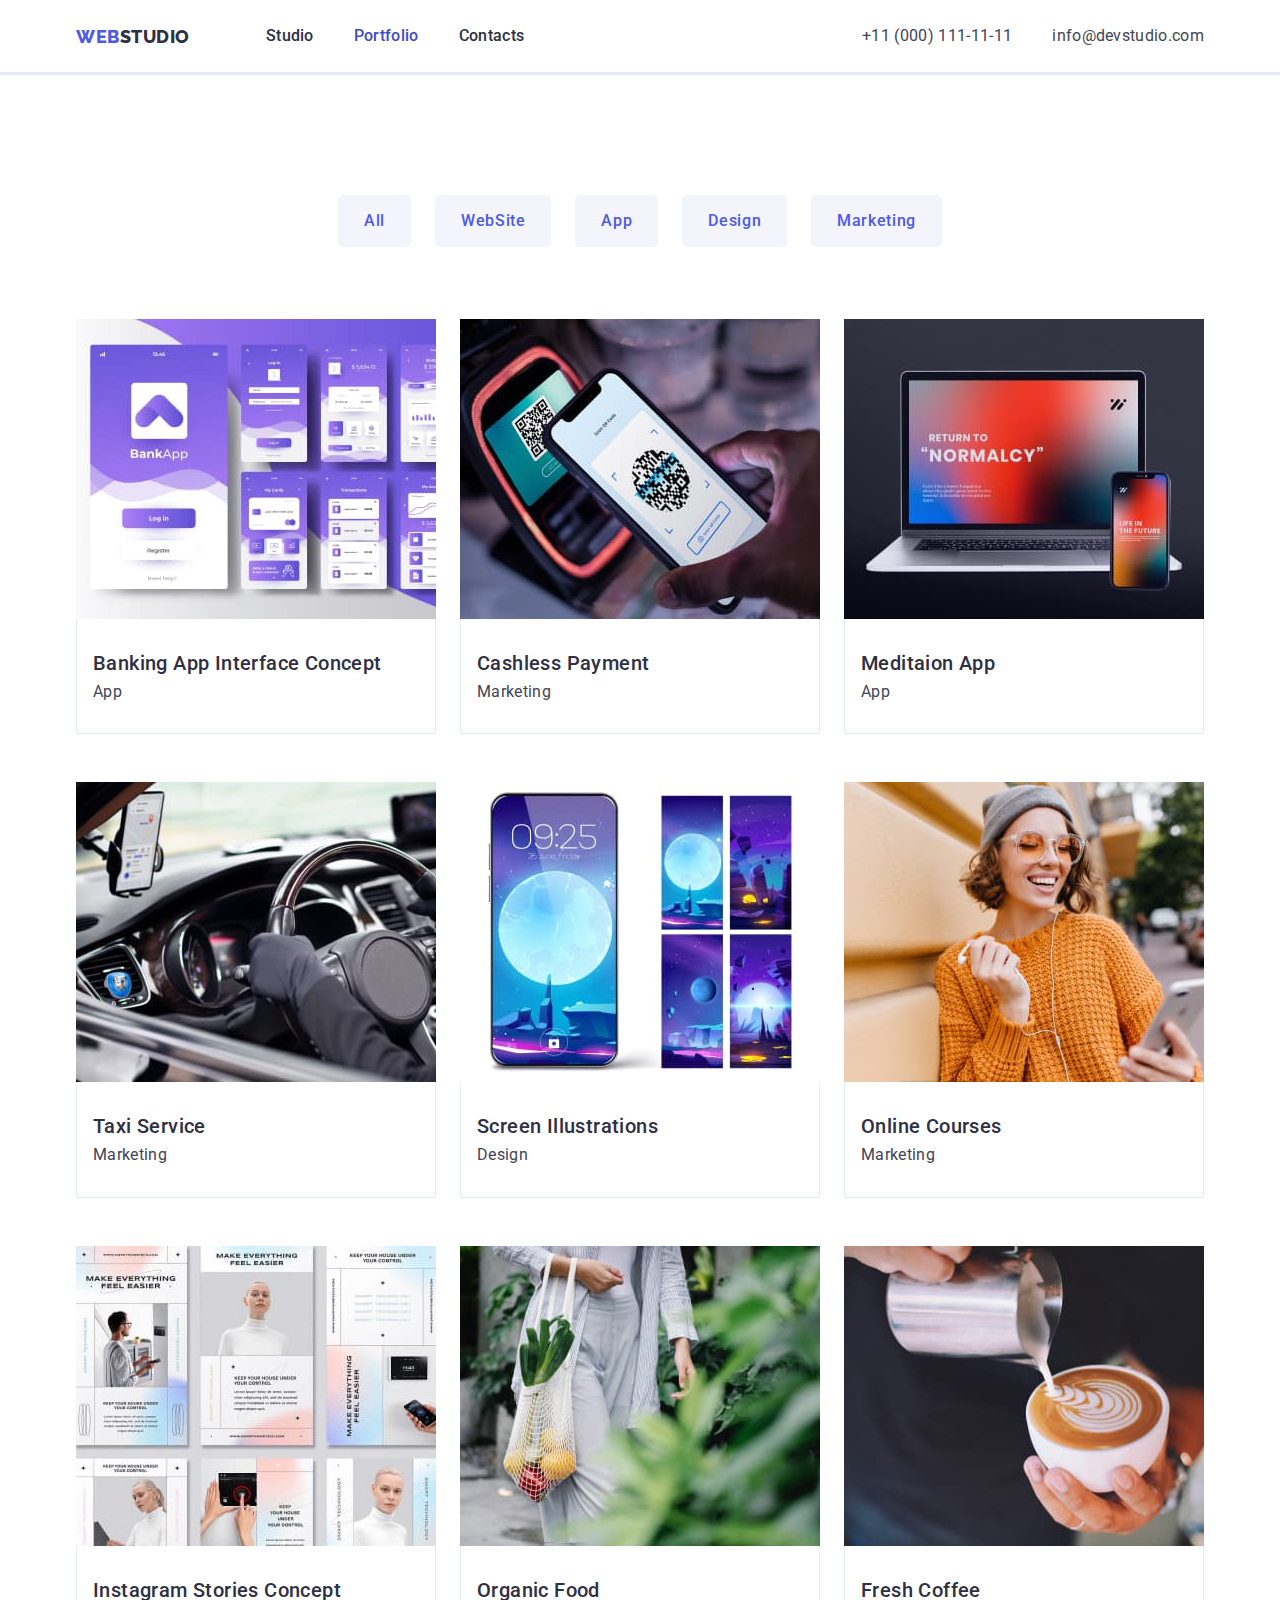
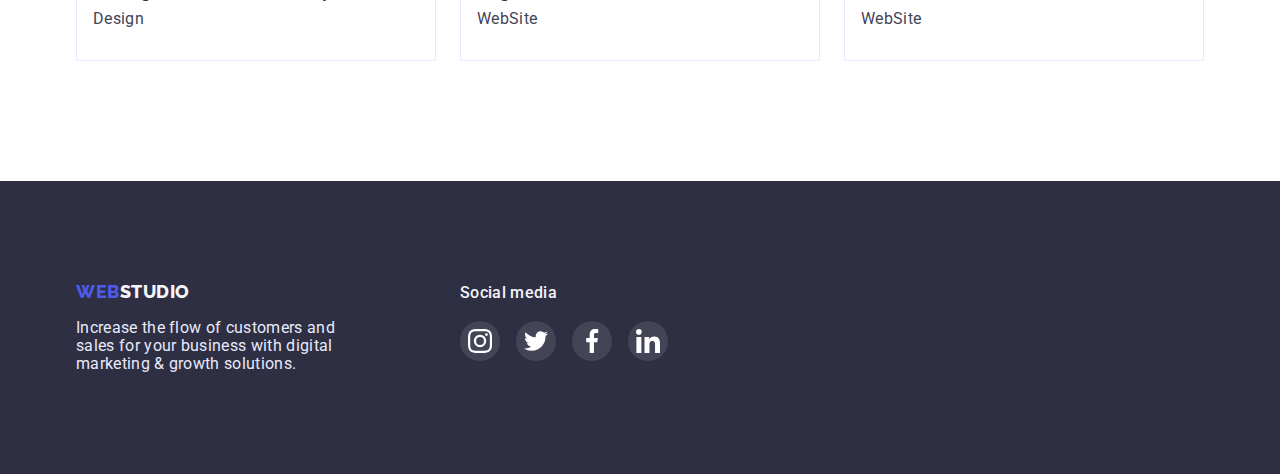
==== commit 93855858: "comments" ====
--- a/portfolio.html
+++ b/portfolio.html
@@ -5,14 +5,14 @@
     <meta http-equiv="X-UA-Compatible" content="IE=edge" />
     <meta name="viewport" content="width=device-width, initial-scale=1.0" />
     <title>Portfolio</title>
-    /** |============================ | Fonts |============================ */
+    <!-- /** |============================ | Fonts |============================ */ -->
     <link rel="preconnect" href="https://fonts.googleapis.com" />
     <link rel="preconnect" href="https://fonts.gstatic.com" crossorigin />
     <link
       href="https://fonts.googleapis.com/css2?family=Raleway:wght@800&family=Roboto:wght@400;500;700;900&display=swap"
       rel="stylesheet"
     />
-    /** |============================ | Styles |============================ */
+    <!-- /** |============================ | Styles |============================ */ -->
     <link
       rel="stylesheet"
       href="https://cdnjs.cloudflare.com/ajax/libs/modern-normalize/1.1.0/modern-normalize.min.css"
@@ -20,7 +20,7 @@
     <link rel="stylesheet" href="./css/styles.css" />
   </head>
   <body>
-    /** |============================ | Header |============================ */
+    <!-- /** |============================ | Header |============================ */ -->
     <header class="header">
       <div class="header-container container">
         <a class="logo" href="./index.html">WEB<span class="logo-dark">STUDIO</span></a>
@@ -42,7 +42,7 @@
       </div>
     </header>
     <main>
-      /** |============================ | Filter |============================ */
+      <!-- /** |============================ | Filter |============================ */ -->
       <section class="section-buttons">
         <div class="container">
           <h1 class="visually-hidden">Filter</h1>
@@ -53,7 +53,7 @@
             <li><button class="secondary-btn" type="button">Design</button></li>
             <li><button class="secondary-btn" type="button">Marketing</button></li>
           </ul>
-          /** |============================ | Filter cards |============================ */
+          <!-- /** |============================ | Filter cards |============================ */ -->
           <ul class="filter-list">
             <li class="filter-item">
               <a class="filter-link" href="">
@@ -194,7 +194,7 @@
         </div>
       </section>
     </main>
-    /** |============================ | Footer |============================ */
+    <!-- /** |============================ | Footer |============================ */ -->
     <footer class="footer">
       <div class="container flex-footer">
         <div>
